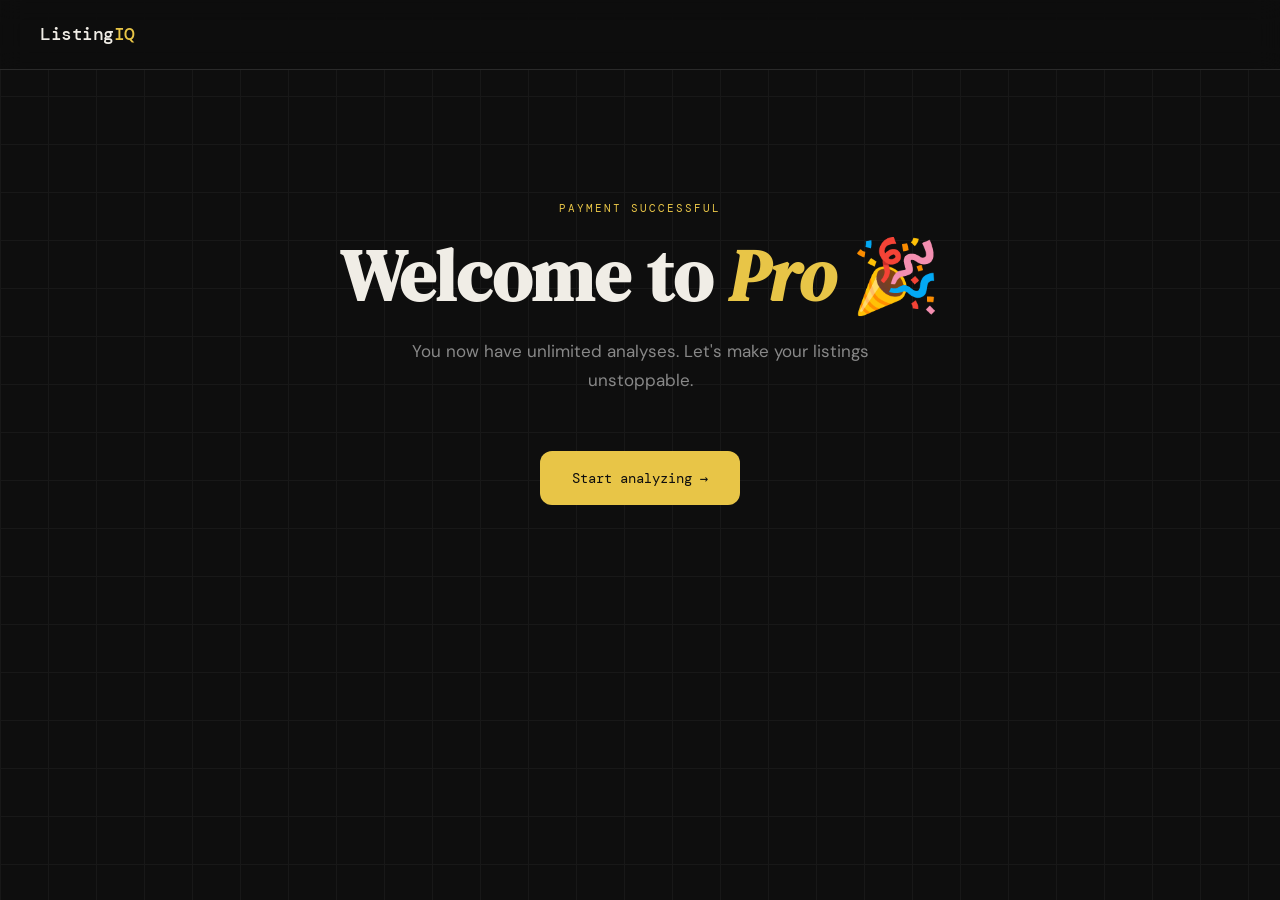
==== success.html @ f3e5f236 "la till betalsystem, behöver testas" ====
<!DOCTYPE html>
<html lang="en">
<head>
  <meta charset="UTF-8" />
  <title>Welcome to Pro – ListingIQ</title>
  <link rel="stylesheet" href="style.css" />
  <link href="https://fonts.googleapis.com/css2?family=DM+Serif+Display:ital@0;1&family=DM+Mono:wght@400;500&family=DM+Sans:wght@300;400;500&display=swap" rel="stylesheet">
</head>
<body>
  <div class="bg-grid"></div>
  <header>
    <div class="logo">Listing<span>IQ</span></div>
  </header>
  <main style="text-align:center; padding-top: 200px;">
    <p class="label">Payment successful</p>
    <h1>Welcome to <em>Pro</em> 🎉</h1>
    <p class="sub" style="margin: 24px auto;">You now have unlimited analyses. Let's make your listings unstoppable.</p>
    <a href="index.html" style="
      display: inline-block;
      margin-top: 32px;
      background: var(--accent);
      color: #0e0e0e;
      padding: 16px 32px;
      border-radius: 12px;
      font-family: var(--font-mono);
      font-size: 14px;
      text-decoration: none;
    ">Start analyzing →</a>
  </main>
  <script>
    // Ge användaren obegränsad access
    localStorage.setItem('isPro', 'true');
    localStorage.setItem('usesLeft', 999);
  </script>
</body>
</html>
---- style.css ----
*, *::before, *::after { box-sizing: border-box; margin: 0; padding: 0; }

:root {
  --bg: #0e0e0e;
  --surface: #161616;
  --surface2: #1f1f1f;
  --border: #2a2a2a;
  --accent: #e8c547;
  --accent2: #e87d47;
  --text: #f0ede6;
  --text-muted: #888;
  --radius: 12px;
  --font-display: 'DM Serif Display', serif;
  --font-body: 'DM Sans', sans-serif;
  --font-mono: 'DM Mono', monospace;
}

html { scroll-behavior: smooth; }

body {
  background: var(--bg);
  color: var(--text);
  font-family: var(--font-body);
  font-size: 16px;
  line-height: 1.6;
  min-height: 100vh;
  overflow-x: hidden;
}

/* Background grid */
.bg-grid {
  position: fixed;
  inset: 0;
  background-image:
    linear-gradient(var(--border) 1px, transparent 1px),
    linear-gradient(90deg, var(--border) 1px, transparent 1px);
  background-size: 48px 48px;
  opacity: 0.4;
  pointer-events: none;
  z-index: 0;
}

header {
  position: fixed;
  top: 0; left: 0; right: 0;
  z-index: 100;
  display: flex;
  align-items: center;
  justify-content: space-between;
  padding: 20px 40px;
  background: rgba(14,14,14,0.85);
  backdrop-filter: blur(12px);
  border-bottom: 1px solid var(--border);
}

.logo {
  font-family: var(--font-mono);
  font-size: 18px;
  font-weight: 500;
  letter-spacing: -0.5px;
  color: var(--text);
}
.logo span { color: var(--accent); }

.uses-left {
  font-family: var(--font-mono);
  font-size: 12px;
  color: var(--text-muted);
  border: 1px solid var(--border);
  padding: 6px 14px;
  border-radius: 100px;
}

main {
  position: relative;
  z-index: 1;
  max-width: 780px;
  margin: 0 auto;
  padding: 140px 24px 80px;
}

/* Hero */
.hero { margin-bottom: 64px; }

.label {
  font-family: var(--font-mono);
  font-size: 11px;
  letter-spacing: 2px;
  text-transform: uppercase;
  color: var(--accent);
  margin-bottom: 20px;
}

h1 {
  font-family: var(--font-display);
  font-size: clamp(42px, 7vw, 72px);
  line-height: 1.05;
  color: var(--text);
  margin-bottom: 24px;
}

h1 em {
  font-style: italic;
  color: var(--accent);
}

.sub {
  font-size: 17px;
  color: var(--text-muted);
  max-width: 520px;
  line-height: 1.7;
}

/* Input card */
.input-card {
  background: var(--surface);
  border: 1px solid var(--border);
  border-radius: 16px;
  padding: 36px;
  display: flex;
  flex-direction: column;
  gap: 6px;
}

label {
  font-family: var(--font-mono);
  font-size: 11px;
  letter-spacing: 1.5px;
  text-transform: uppercase;
  color: var(--text-muted);
  margin-top: 18px;
}
label:first-child { margin-top: 0; }

.hint {
  text-transform: none;
  letter-spacing: 0;
  font-size: 11px;
  opacity: 0.6;
}

input, textarea {
  background: var(--surface2);
  border: 1px solid var(--border);
  border-radius: var(--radius);
  color: var(--text);
  font-family: var(--font-body);
  font-size: 15px;
  padding: 14px 16px;
  width: 100%;
  outline: none;
  transition: border-color 0.2s;
  resize: vertical;
  margin-top: 8px;
}

input:focus, textarea:focus {
  border-color: var(--accent);
}

input::placeholder, textarea::placeholder {
  color: #444;
}

button#analyze-btn {
  margin-top: 28px;
  background: var(--accent);
  color: #0e0e0e;
  border: none;
  border-radius: var(--radius);
  padding: 16px 28px;
  font-family: var(--font-mono);
  font-size: 14px;
  font-weight: 500;
  cursor: pointer;
  display: flex;
  align-items: center;
  justify-content: space-between;
  gap: 12px;
  transition: background 0.2s, transform 0.15s;
  width: 100%;
}

button#analyze-btn:hover {
  background: #f0d060;
  transform: translateY(-1px);
}

.btn-arrow {
  font-size: 18px;
  transition: transform 0.2s;
}

button#analyze-btn:hover .btn-arrow {
  transform: translateX(4px);
}

/* Loading */
.loading {
  text-align: center;
  padding: 60px 0;
  color: var(--text-muted);
  font-family: var(--font-mono);
  font-size: 13px;
}

.spinner {
  width: 32px;
  height: 32px;
  border: 2px solid var(--border);
  border-top-color: var(--accent);
  border-radius: 50%;
  margin: 0 auto 20px;
  animation: spin 0.8s linear infinite;
}

@keyframes spin { to { transform: rotate(360deg); } }

/* Results */
.results-section { margin-top: 64px; animation: fadeUp 0.5s ease; }

@keyframes fadeUp {
  from { opacity: 0; transform: translateY(20px); }
  to   { opacity: 1; transform: translateY(0); }
}

.results-header {
  display: flex;
  align-items: center;
  justify-content: space-between;
  margin-bottom: 32px;
}

.results-header h2 {
  font-family: var(--font-display);
  font-size: 36px;
}

.overall-score {
  display: flex;
  align-items: baseline;
  gap: 4px;
  background: var(--surface);
  border: 1px solid var(--border);
  border-radius: var(--radius);
  padding: 12px 20px;
}

.score-label {
  font-family: var(--font-mono);
  font-size: 10px;
  text-transform: uppercase;
  letter-spacing: 1px;
  color: var(--text-muted);
  margin-right: 8px;
}

.score-value {
  font-family: var(--font-display);
  font-size: 36px;
  color: var(--accent);
  line-height: 1;
}

.score-max {
  font-size: 14px;
  color: var(--text-muted);
}

/* Cards */
.cards-grid {
  display: grid;
  grid-template-columns: 1fr 1fr;
  gap: 16px;
}

.result-card {
  background: var(--surface);
  border: 1px solid var(--border);
  border-radius: 16px;
  padding: 24px;
  transition: border-color 0.2s;
}

.result-card:hover { border-color: #3a3a3a; }

.result-card.wide { grid-column: 1 / -1; }

.card-top {
  display: flex;
  align-items: center;
  gap: 10px;
  margin-bottom: 16px;
}

.card-icon {
  width: 32px;
  height: 32px;
  background: var(--surface2);
  border: 1px solid var(--border);
  border-radius: 8px;
  display: grid;
  place-items: center;
  font-family: var(--font-mono);
  font-size: 14px;
  color: var(--accent);
  flex-shrink: 0;
}

.card-name {
  font-family: var(--font-mono);
  font-size: 12px;
  text-transform: uppercase;
  letter-spacing: 1px;
  color: var(--text-muted);
  flex: 1;
}

.card-score {
  font-family: var(--font-mono);
  font-size: 13px;
  color: var(--accent);
}

.issues-list {
  list-style: none;
  display: flex;
  flex-direction: column;
  gap: 8px;
  margin-bottom: 16px;
}

.issues-list li {
  font-size: 14px;
  color: #bbb;
  padding-left: 16px;
  position: relative;
}

.issues-list li::before {
  content: '→';
  position: absolute;
  left: 0;
  color: var(--accent2);
  font-size: 12px;
}

.improved-box {
  background: var(--surface2);
  border: 1px solid var(--border);
  border-left: 3px solid var(--accent);
  border-radius: 8px;
  padding: 12px 14px;
  font-size: 13px;
  color: var(--text);
  font-style: italic;
  line-height: 1.5;
}

.card-explanation {
  font-size: 13px;
  color: var(--text-muted);
  line-height: 1.6;
}

.wins-list {
  display: flex;
  flex-direction: column;
  gap: 12px;
  padding-left: 20px;
}

.wins-list li {
  font-size: 15px;
  color: var(--text);
  line-height: 1.5;
}

.wins-list li::marker {
  color: var(--accent);
  font-family: var(--font-mono);
}

.overall-summary {
  color: var(--text-muted);
  font-size: 15px;
  line-height: 1.7;
  margin-bottom: 32px;
  padding: 16px 20px;
  background: var(--surface);
  border: 1px solid var(--border);
  border-left: 3px solid var(--accent2);
  border-radius: 8px;
}

.url-row {
  display: flex;
  gap: 10px;
  margin-top: 8px;
}

.url-row input { flex: 1; margin-top: 0; }

#fetch-btn {
  background: var(--surface2);
  color: var(--text);
  border: 1px solid var(--border);
  border-radius: var(--radius);
  padding: 14px 20px;
  font-family: var(--font-mono);
  font-size: 13px;
  cursor: pointer;
  white-space: nowrap;
  transition: border-color 0.2s;
}

#fetch-btn:hover { border-color: var(--accent); color: var(--accent); }

.divider {
  display: flex;
  align-items: center;
  gap: 12px;
  margin: 20px 0 4px;
  color: var(--text-muted);
  font-size: 12px;
  font-family: var(--font-mono);
}

.divider::before, .divider::after {
  content: '';
  flex: 1;
  height: 1px;
  background: var(--border);
}

/* Responsive */
@media (max-width: 580px) {
  header { padding: 16px 20px; }
  main { padding: 120px 16px 60px; }
  .input-card { padding: 24px; }
  .cards-grid { grid-template-columns: 1fr; }
  .result-card.wide { grid-column: 1; }
  .results-header { flex-direction: column; align-items: flex-start; gap: 16px; }
}
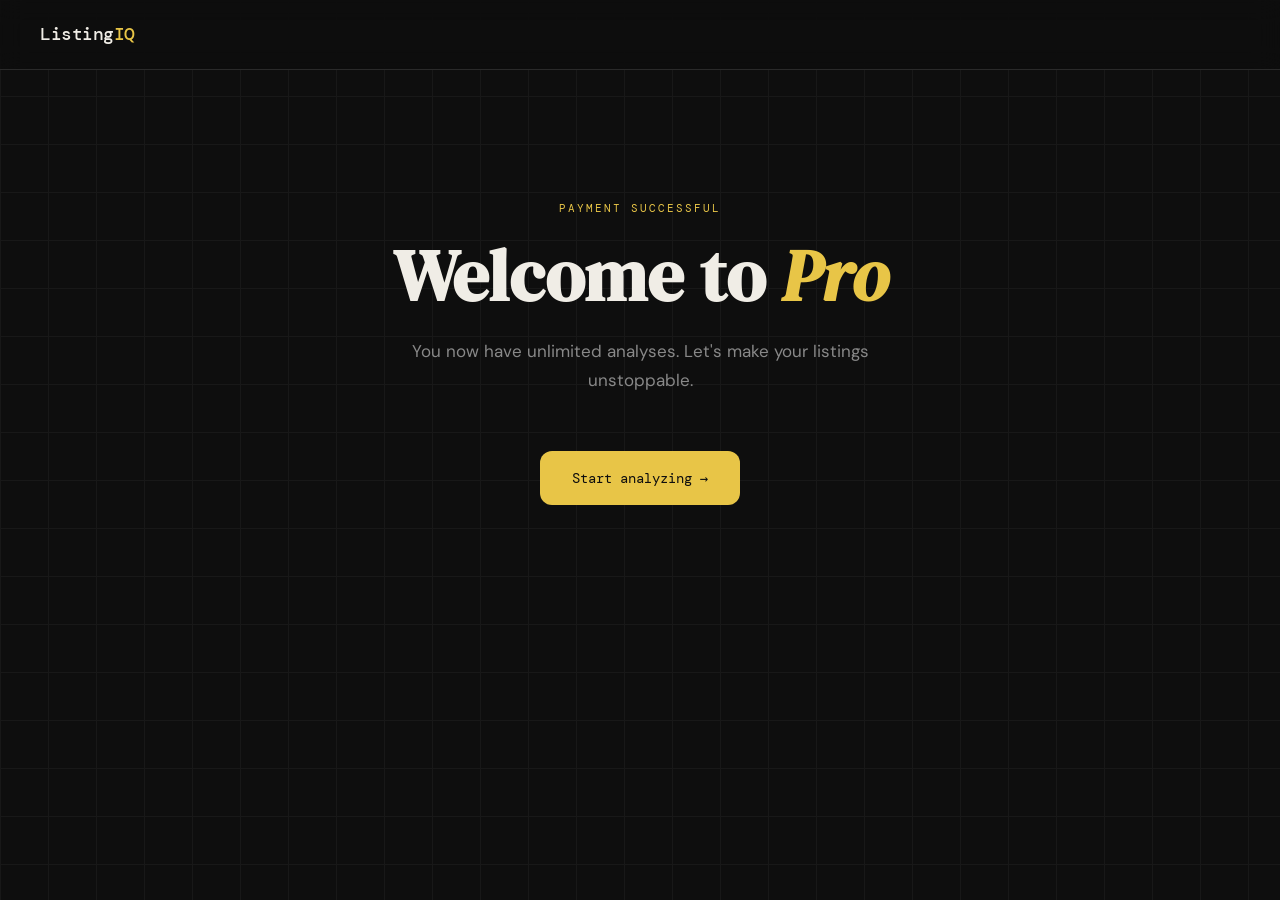
==== commit 5caa6bd8: "la till upgrade knapp" ====
--- a/success.html
+++ b/success.html
@@ -13,7 +13,7 @@
   </header>
   <main style="text-align:center; padding-top: 200px;">
     <p class="label">Payment successful</p>
-    <h1>Welcome to <em>Pro</em> 🎉</h1>
+    <h1>Welcome to <em>Pro</em></h1>
     <p class="sub" style="margin: 24px auto;">You now have unlimited analyses. Let's make your listings unstoppable.</p>
     <a href="index.html" style="
       display: inline-block;
--- a/style.css
+++ b/style.css
@@ -442,3 +442,20 @@
   .result-card.wide { grid-column: 1; }
   .results-header { flex-direction: column; align-items: flex-start; gap: 16px; }
 }
+
+.upgrade-btn {
+  background: transparent;
+  color: var(--accent);
+  border: 1px solid var(--accent);
+  border-radius: 100px;
+  padding: 6px 16px;
+  font-family: var(--font-mono);
+  font-size: 12px;
+  cursor: pointer;
+  transition: background 0.2s, color 0.2s;
+}
+
+.upgrade-btn:hover {
+  background: var(--accent);
+  color: #0e0e0e;
+}
